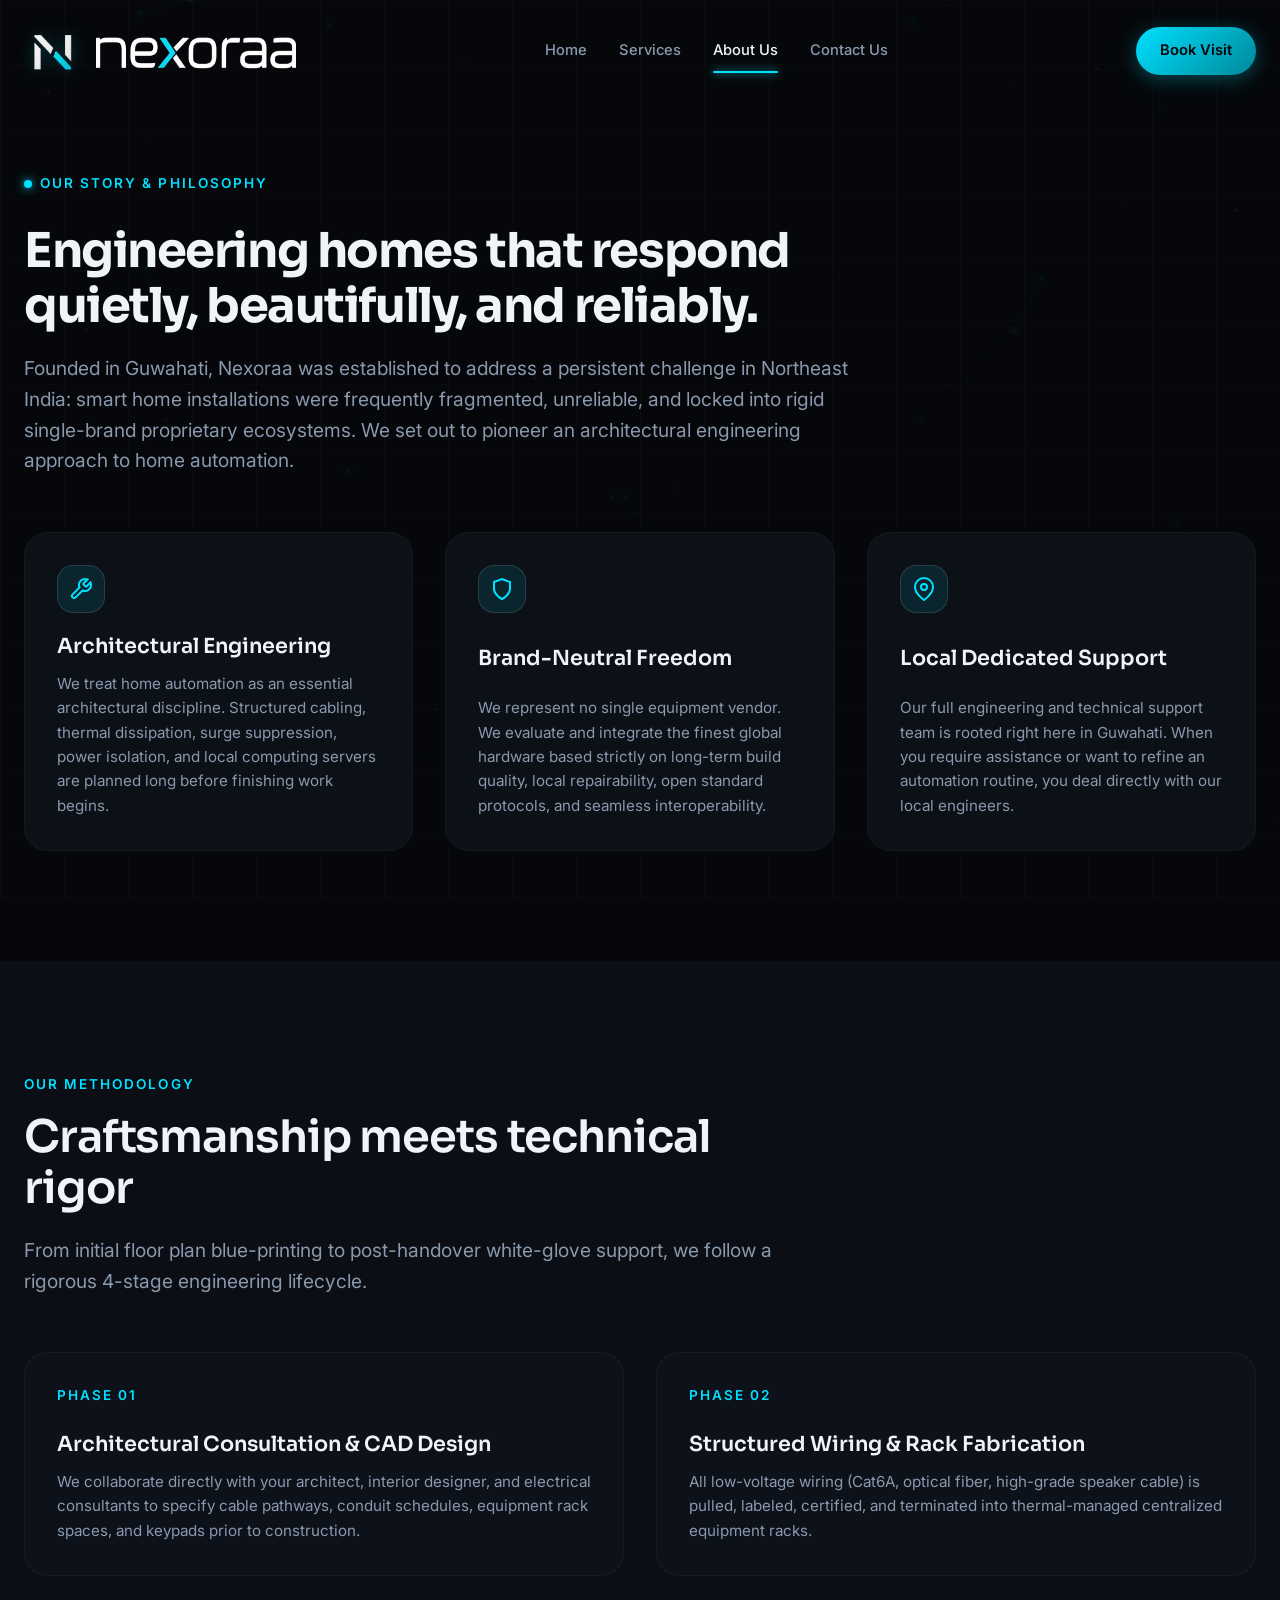
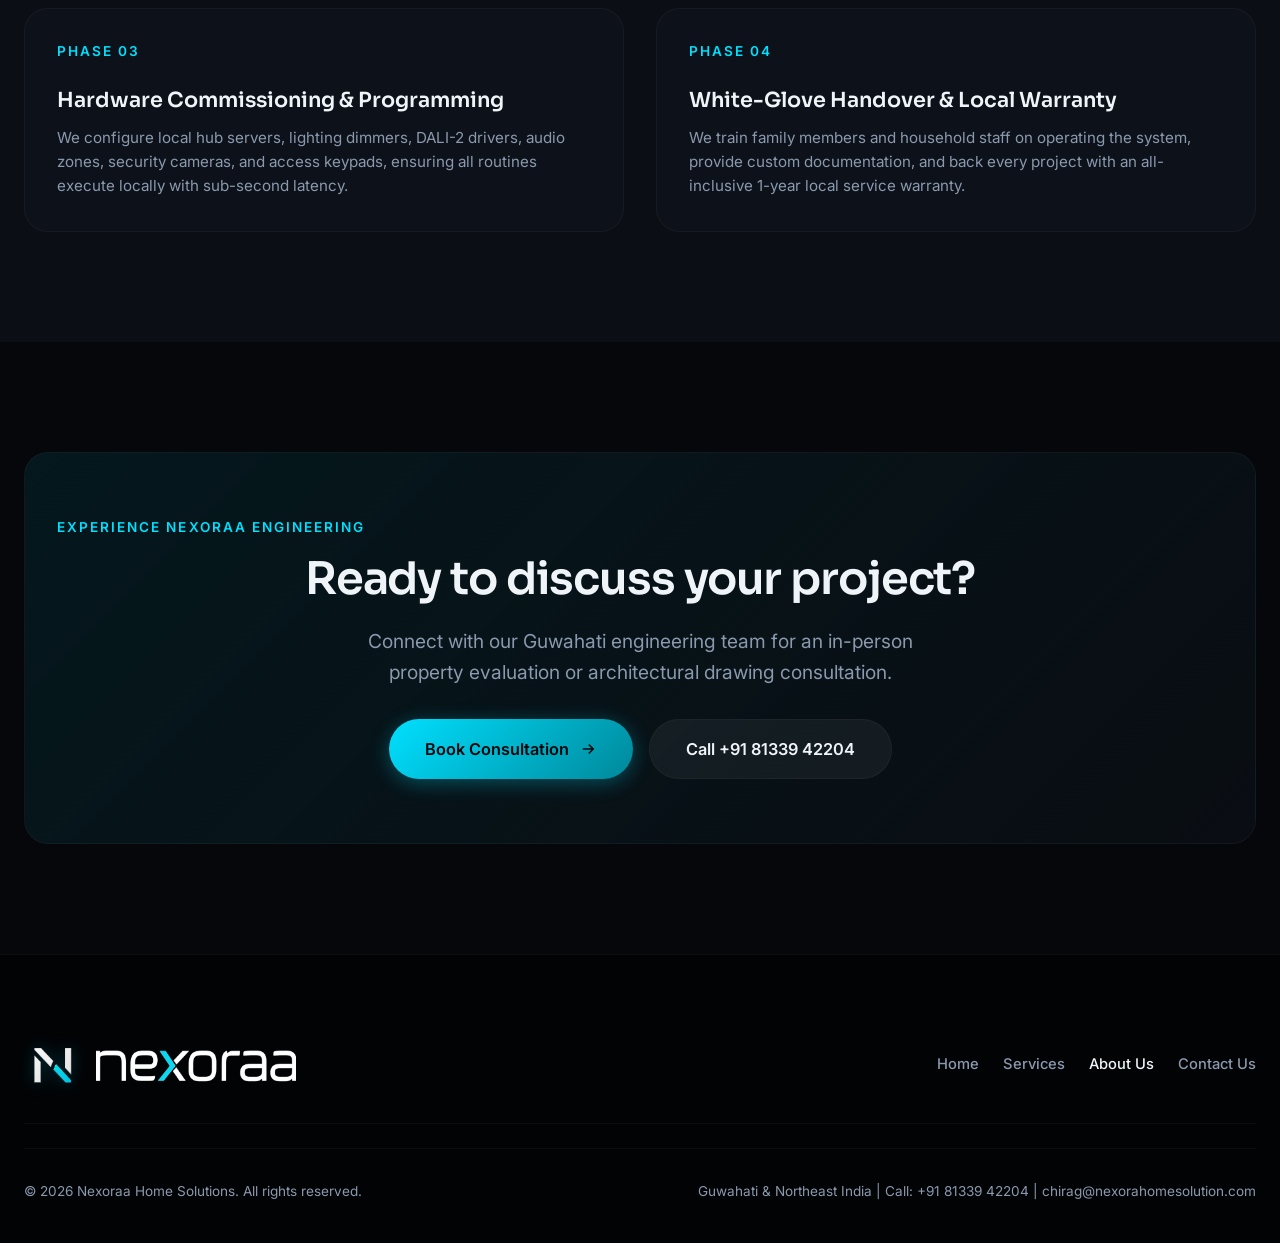
==== about.html @ 533f1570 "Initial commit: Nexoraa website project files with Vercel deployment configuration" ====
<!DOCTYPE html>
<html lang="en" data-theme="dark">
<head>
  <meta charset="UTF-8" />
  <meta name="viewport" content="width=device-width, initial-scale=1, viewport-fit=cover" />
  <title>About Us — Nexoraa Luxury Smart Home Engineering</title>
  <meta name="description" content="Learn about Nexoraa, Guwahati's premier brand-neutral luxury smart home engineering, architectural automation, and enterprise technology specialist." />
  <meta name="theme-color" content="#05070A" />

  <meta property="og:type" content="website" />
  <meta property="og:title" content="About Nexoraa — Quietly Intelligent Luxury Smart Homes" />
  <meta property="og:description" content="Guwahati's premier brand-neutral smart home engineering firm, serving luxury residences and commercial spaces across Northeast India." />
  <meta property="og:url" content="https://nexoraa-smart.surge.sh/about.html" />
  <meta property="og:image" content="https://nexoraa-smart.surge.sh/og.png" />
  <link rel="canonical" href="https://nexoraa-smart.surge.sh/about.html" />
  <link rel="icon" href="assets/logo-mark.svg" type="image/svg+xml" />

  <link rel="preconnect" href="https://fonts.googleapis.com">
  <link rel="preconnect" href="https://fonts.gstatic.com" crossorigin>
  <link href="https://fonts.googleapis.com/css2?family=Sora:wght@400;500;600;700&family=Inter:wght@400;500;600&display=swap" rel="stylesheet">
  <link rel="stylesheet" href="css/style.css" />
</head>
<body>

<div class="site-background"><canvas id="ambient-canvas"></canvas></div>

<!-- ================= NAVIGATION ================= -->
<header id="hdr">
  <div class="wrap nav">
    <a href="index.html" class="logo" aria-label="Nexoraa Home">
      <img src="assets/logo-mark.png" alt="Nexoraa Icon" class="logo-img" />
      <img src="assets/logo-wordmark.png" alt="Nexoraa Logo" class="logo-wordmark" />
    </a>

    <ul class="nav-links" id="nav-links">
      <li class="nav-item"><a href="index.html" class="nav-link">Home</a></li>
      <li class="nav-item"><a href="services.html" class="nav-link">Services</a></li>
      <li class="nav-item"><a href="about.html" class="nav-link active">About Us</a></li>
      <li class="nav-item"><a href="contact.html" class="nav-link">Contact Us</a></li>
    </ul>

    <div class="nav-right">
      <a href="contact.html" class="btn btn-p">Book Visit</a>
      <button class="mobile-toggle" id="mobile-toggle" aria-label="Toggle mobile navigation"><svg width="24" height="24" viewBox="0 0 24 24" fill="none" stroke="currentColor" stroke-width="2"><path d="M4 6h16M4 12h16M4 18h16"/></svg></button>
    </div>
  </div>
</header>

<!-- ================= ABOUT HERO ================= -->
<section class="sec" style="padding-top:170px;">
  <div class="wrap">
    <div class="sec-head reveal-up" style="max-width: 840px;">
      <span class="eyebrow"><span class="dot"></span> Our Story &amp; Philosophy</span>
      <h1 style="font-size: 3rem; font-weight: 700; line-height: 1.15; margin-top: 12px; margin-bottom: 20px;">
        Engineering homes that respond quietly, beautifully, and reliably.
      </h1>
      <p class="lead">
        Founded in Guwahati, Nexoraa was established to address a persistent challenge in Northeast India: smart home installations were frequently fragmented, unreliable, and locked into rigid single-brand proprietary ecosystems. We set out to pioneer an architectural engineering approach to home automation.
      </p>
    </div>

    <!-- Core Pillars Grid -->
    <div class="grid-3" style="margin-top:40px;">
      <div class="card reveal-up" style="padding: 32px;">
        <div class="icon" style="width: 48px; height: 48px; margin-bottom: 20px; background: rgba(0,224,255,0.1); border: 1px solid var(--border-bright); border-radius: var(--radius-md); display: flex; align-items: center; justify-content: center; color: var(--cyan);">
          <svg width="24" height="24" viewBox="0 0 24 24" fill="none" stroke="currentColor" stroke-width="2"><path d="M14.7 6.3a1 1 0 000 1.4l1.6 1.6a1 1 0 001.4 0l3.77-3.77a6 6 0 01-7.94 7.94l-6.91 6.91a2.12 2.12 0 01-3-3l6.91-6.91a6 6 0 017.94-7.94l-3.76 3.76z"/></svg>
        </div>
        <h3 style="font-size: 1.3rem; margin-bottom: 12px;">Architectural Engineering</h3>
        <p class="lead" style="font-size:0.95rem; margin-bottom: 0;">
          We treat home automation as an essential architectural discipline. Structured cabling, thermal dissipation, surge suppression, power isolation, and local computing servers are planned long before finishing work begins.
        </p>
      </div>

      <div class="card reveal-up" style="padding: 32px;">
        <div class="icon" style="width: 48px; height: 48px; margin-bottom: 20px; background: rgba(0,224,255,0.1); border: 1px solid var(--border-bright); border-radius: var(--radius-md); display: flex; align-items: center; justify-content: center; color: var(--cyan);">
          <svg width="24" height="24" viewBox="0 0 24 24" fill="none" stroke="currentColor" stroke-width="2"><path d="M12 22s8-4 8-10V5l-8-3-8 3v7c0 6 8 10 8 10z"/></svg>
        </div>
        <h3 style="font-size: 1.3rem; margin-bottom: 12px;">Brand-Neutral Freedom</h3>
        <p class="lead" style="font-size:0.95rem; margin-bottom: 0;">
          We represent no single equipment vendor. We evaluate and integrate the finest global hardware based strictly on long-term build quality, local repairability, open standard protocols, and seamless interoperability.
        </p>
      </div>

      <div class="card reveal-up" style="padding: 32px;">
        <div class="icon" style="width: 48px; height: 48px; margin-bottom: 20px; background: rgba(0,224,255,0.1); border: 1px solid var(--border-bright); border-radius: var(--radius-md); display: flex; align-items: center; justify-content: center; color: var(--cyan);">
          <svg width="24" height="24" viewBox="0 0 24 24" fill="none" stroke="currentColor" stroke-width="2"><path d="M21 10c0 7-9 13-9 13s-9-6-9-13a9 9 0 0118 0z"/><circle cx="12" cy="10" r="3"/></svg>
        </div>
        <h3 style="font-size: 1.3rem; margin-bottom: 12px;">Local Dedicated Support</h3>
        <p class="lead" style="font-size:0.95rem; margin-bottom: 0;">
          Our full engineering and technical support team is rooted right here in Guwahati. When you require assistance or want to refine an automation routine, you deal directly with our local engineers.
        </p>
      </div>
    </div>
  </div>
</section>

<!-- ================= DETAILED EXPERTISE & APPROACH ================= -->
<section class="sec" style="background: var(--bg-surface);">
  <div class="wrap">
    <div class="sec-head reveal-up">
      <span class="eyebrow">Our Methodology</span>
      <h2>Craftsmanship meets technical rigor</h2>
      <p class="lead">From initial floor plan blue-printing to post-handover white-glove support, we follow a rigorous 4-stage engineering lifecycle.</p>
    </div>

    <div class="grid-2" style="gap: 32px;">
      <div class="card reveal-up" style="padding: 32px;">
        <span class="eyebrow" style="color: var(--cyan);">Phase 01</span>
        <h3 style="font-size: 1.3rem; margin-top: 8px; margin-bottom: 12px;">Architectural Consultation &amp; CAD Design</h3>
        <p style="color: var(--text-muted); font-size: 0.95rem; line-height: 1.6;">
          We collaborate directly with your architect, interior designer, and electrical consultants to specify cable pathways, conduit schedules, equipment rack spaces, and keypads prior to construction.
        </p>
      </div>

      <div class="card reveal-up" style="padding: 32px;">
        <span class="eyebrow" style="color: var(--cyan);">Phase 02</span>
        <h3 style="font-size: 1.3rem; margin-top: 8px; margin-bottom: 12px;">Structured Wiring &amp; Rack Fabrication</h3>
        <p style="color: var(--text-muted); font-size: 0.95rem; line-height: 1.6;">
          All low-voltage wiring (Cat6A, optical fiber, high-grade speaker cable) is pulled, labeled, certified, and terminated into thermal-managed centralized equipment racks.
        </p>
      </div>

      <div class="card reveal-up" style="padding: 32px;">
        <span class="eyebrow" style="color: var(--cyan);">Phase 03</span>
        <h3 style="font-size: 1.3rem; margin-top: 8px; margin-bottom: 12px;">Hardware Commissioning &amp; Programming</h3>
        <p style="color: var(--text-muted); font-size: 0.95rem; line-height: 1.6;">
          We configure local hub servers, lighting dimmers, DALI-2 drivers, audio zones, security cameras, and access keypads, ensuring all routines execute locally with sub-second latency.
        </p>
      </div>

      <div class="card reveal-up" style="padding: 32px;">
        <span class="eyebrow" style="color: var(--cyan);">Phase 04</span>
        <h3 style="font-size: 1.3rem; margin-top: 8px; margin-bottom: 12px;">White-Glove Handover &amp; Local Warranty</h3>
        <p style="color: var(--text-muted); font-size: 0.95rem; line-height: 1.6;">
          We train family members and household staff on operating the system, provide custom documentation, and back every project with an all-inclusive 1-year local service warranty.
        </p>
      </div>
    </div>
  </div>
</section>

<!-- ================= PREMIUM POSITIONING CTA ================= -->
<section class="sec">
  <div class="wrap">
    <div class="card reveal-up" style="background: linear-gradient(135deg, rgba(0,224,255,0.08) 0%, rgba(11,14,20,0.9) 100%); text-align: center; padding: 64px 32px;">
      <span class="eyebrow">Experience Nexoraa Engineering</span>
      <h2>Ready to discuss your project?</h2>
      <p class="lead" style="max-width: 620px; margin: 0 auto 32px;">Connect with our Guwahati engineering team for an in-person property evaluation or architectural drawing consultation.</p>
      <div style="display:flex; gap:16px; justify-content:center; flex-wrap:wrap;">
        <a href="contact.html" class="btn btn-p btn-lg">Book Consultation <svg viewBox="0 0 24 24" fill="none" stroke="currentColor" stroke-width="2" width="18" height="18"><path d="M5 12h14M13 6l6 6-6 6"/></svg></a>
        <a href="tel:8133942204" class="btn btn-g btn-lg">Call +91 81339 42204</a>
      </div>
    </div>
  </div>
</section>

<!-- ================= FOOTER ================= -->
<footer>
  <div class="wrap">
    <div style="display: flex; justify-content: space-between; align-items: center; flex-wrap: wrap; gap: 20px; padding-bottom: 30px; border-bottom: 1px solid rgba(255, 255, 255, 0.04);">
      <a href="index.html" class="logo">
        <img src="assets/logo-mark.png" alt="Nexoraa Icon" class="logo-img" />
        <img src="assets/logo-wordmark.png" alt="Nexoraa Logo" class="logo-wordmark" />
      </a>
      <ul style="display: flex; gap: 24px; list-style: none; font-size: 0.95rem; font-weight: 500;">
        <li><a href="index.html" class="nav-link">Home</a></li>
        <li><a href="services.html" class="nav-link">Services</a></li>
        <li><a href="about.html" class="nav-link">About Us</a></li>
        <li><a href="contact.html" class="nav-link">Contact Us</a></li>
      </ul>
    </div>
    <div class="footer-bottom" style="margin-top: 24px; display: flex; justify-content: space-between; flex-wrap: wrap; gap: 12px; font-size: 0.85rem; color: var(--text-muted);">
      <span>© 2026 Nexoraa Home Solutions. All rights reserved.</span>
      <span>Guwahati &amp; Northeast India | Call: +91 81339 42204 | chirag@nexorahomesolution.com</span>
    </div>
  </div>
</footer>

<script src="js/main.js"></script>
<script src="js/ambient-bg.js"></script>
</body>
</html>
---- css/style.css ----
/* ============================================================
   NEXORAA — Luxury Smart Home Design System & Stylesheet
   ============================================================ */

:root {
  --cyan: #00E0FF;
  --cyan-soft: #7FF0FF;
  --cyan-glow: rgba(0, 224, 255, 0.25);
  --cyan-deep: #00889A;
  
  --bg: #05070A;
  --bg-surface: #0B0E14;
  --bg-card: rgba(15, 20, 29, 0.75);
  --bg-glass: rgba(11, 14, 20, 0.85);
  
  --border: rgba(255, 255, 255, 0.04);
  --border-bright: rgba(255, 255, 255, 0.12);
  
  --text-main: #EEF4F8;
  --text-muted: #8A99AD;
  --text-dim: #505C6C;
  
  --font-head: 'Sora', -apple-system, BlinkMacSystemFont, sans-serif;
  --font-body: 'Inter', -apple-system, BlinkMacSystemFont, sans-serif;
  
  --radius-sm: 8px;
  --radius-md: 16px;
  --radius-lg: 24px;
  --radius-full: 9999px;
  
  --transition: all 0.35s cubic-bezier(0.16, 1, 0.3, 1);
  --shadow-glow: 0 0 35px rgba(0, 224, 255, 0.15);
}

*, *::before, *::after {
  box-sizing: border-box;
  margin: 0;
  padding: 0;
}

/* Single Global Fixed Background System (ONE Layer For Entire Site) */
.site-background {
  position: fixed;
  inset: 0;
  pointer-events: none;
  z-index: 0;
  overflow: hidden;
}

/* One Global Architectural Grid (64px Spacing, 2.2% Opacity) */
.site-background::before {
  content: '';
  position: absolute;
  inset: 0;
  background-image: 
    linear-gradient(rgba(255, 255, 255, 0.022) 1px, transparent 1px),
    linear-gradient(90deg, rgba(255, 255, 255, 0.022) 1px, transparent 1px);
  background-size: 64px 64px;
  pointer-events: none;
  opacity: 0.85;
}

#ambient-canvas {
  position: absolute;
  inset: 0;
  width: 100%;
  height: 100%;
  pointer-events: none;
  opacity: 0.85;
}

html {
  scroll-behavior: smooth;
  font-size: 16px;
  background-color: var(--bg);
  color: var(--text-main);
  font-family: var(--font-body);
  -webkit-font-smoothing: antialiased;
}

body {
  overflow-x: hidden;
  line-height: 1.6;
  position: relative;
}

header,
main,
footer,
section,
.sec,
.hero,
.site-content {
  position: relative;
  z-index: 1;
}

a {
  color: inherit;
  text-decoration: none;
  transition: var(--transition);
}

button, input, select, textarea {
  font-family: inherit;
  font-size: inherit;
  color: inherit;
  background: none;
  border: none;
  outline: none;
}

img {
  max-width: 100%;
  height: auto;
  display: block;
}

.wrap {
  width: 100%;
  max-width: 1280px;
  margin: 0 auto;
  padding: 0 24px;
}

.sec {
  padding: 110px 0;
  position: relative;
}

.sec-head {
  max-width: 760px;
  margin-bottom: 56px;
}

.sec-head.center {
  text-align: center;
  margin-left: auto;
  margin-right: auto;
}

.eyebrow {
  display: inline-flex;
  align-items: center;
  gap: 8px;
  font-size: 0.85rem;
  font-weight: 600;
  letter-spacing: 0.15em;
  text-transform: uppercase;
  color: var(--cyan);
  margin-bottom: 16px;
}

.h1, h1 {
  font-family: var(--font-head);
  font-size: clamp(2.6rem, 5vw, 4.5rem);
  font-weight: 600;
  line-height: 1.08;
  letter-spacing: -0.03em;
  margin-bottom: 24px;
}

.h2, h2 {
  font-family: var(--font-head);
  font-size: clamp(2rem, 3.5vw, 3rem);
  font-weight: 600;
  line-height: 1.15;
  letter-spacing: -0.025em;
  margin-bottom: 20px;
}

.h3, h3 {
  font-family: var(--font-head);
  font-size: 1.35rem;
  font-weight: 600;
  line-height: 1.3;
  margin-bottom: 12px;
}

.lead {
  font-size: clamp(1.05rem, 1.5vw, 1.25rem);
  color: var(--text-muted);
  font-weight: 400;
  line-height: 1.6;
}

em {
  font-style: normal;
  color: var(--cyan);
  background: linear-gradient(135deg, var(--cyan) 0%, var(--cyan-soft) 100%);
  -webkit-background-clip: text;
  -webkit-text-fill-color: transparent;
}

/* Background Effects */
.bg-fx {
  position: absolute;
  inset: 0;
  overflow: hidden;
  pointer-events: none;
  z-index: -1;
}

.bg-grid {
  display: none !important;
}

.bg-orb {
  position: absolute;
  border-radius: 50%;
  filter: blur(120px);
  opacity: 0.35;
  pointer-events: none;
}

.bg-orb.a {
  width: 600px;
  height: 600px;
  top: -200px;
  right: -100px;
  background: radial-gradient(circle, var(--cyan-glow), transparent 70%);
}

.bg-orb.b {
  width: 500px;
  height: 500px;
  bottom: 0;
  left: -150px;
  background: radial-gradient(circle, rgba(0, 167, 190, 0.2), transparent 70%);
}

/* ================= NAVIGATION ================= */
#hdr {
  position: fixed;
  top: 0;
  left: 0;
  right: 0;
  z-index: 1000;
  padding: 22px 0;
  transition: var(--transition);
  background: transparent !important;
}

#hdr.stuck {
  padding: 14px 0;
  background: var(--bg-glass) !important;
  backdrop-filter: blur(16px);
  -webkit-backdrop-filter: blur(16px);
  border-bottom: 1px solid var(--border);
}

.nav {
  display: flex;
  align-items: center;
  justify-content: space-between;
}

.logo {
  display: flex;
  align-items: center;
  gap: 14px;
  text-decoration: none;
  background: transparent !important;
  background-color: transparent !important;
  border: none !important;
  box-shadow: none !important;
  outline: none !important;
}

.logo-img {
  height: 58px;
  width: auto;
  object-fit: contain;
  display: block;
  background: transparent !important;
  background-color: transparent !important;
  border: none !important;
  box-shadow: none !important;
  filter: drop-shadow(0 0 8px rgba(0, 224, 255, 0.25));
}

.logo-wordmark {
  height: 38px;
  width: auto;
  object-fit: contain;
  display: block;
  background: transparent !important;
  background-color: transparent !important;
  border: none !important;
  box-shadow: none !important;
}

.nav-links {
  display: flex;
  align-items: center;
  gap: 32px;
  list-style: none;
}

.nav-item {
  position: relative;
}

.nav-link {
  font-size: 0.92rem;
  font-weight: 500;
  color: var(--text-muted);
  padding: 8px 0;
  display: inline-flex;
  align-items: center;
  gap: 6px;
  position: relative;
}

.nav-link:hover, .nav-link.active {
  color: var(--text-main);
}

#hdr .nav-links > .nav-item > .nav-link.active::after {
  content: '';
  position: absolute;
  bottom: -2px;
  left: 0;
  right: 0;
  height: 2px;
  background: var(--cyan);
  border-radius: var(--radius-full);
  box-shadow: 0 0 8px var(--cyan);
}

.dropdown {
  position: absolute;
  top: 100%;
  left: 50%;
  transform: translateX(-50%) translateY(10px);
  background: var(--bg-surface);
  border: 1px solid var(--border);
  border-radius: var(--radius-md);
  padding: 12px;
  min-width: 260px;
  opacity: 0;
  visibility: hidden;
  transition: var(--transition);
  box-shadow: 0 20px 40px rgba(0,0,0,0.5);
  display: grid;
  gap: 4px;
}

.nav-item:hover .dropdown {
  opacity: 1;
  visibility: visible;
  transform: translateX(-50%) translateY(0);
}

.dropdown-item {
  padding: 10px 14px;
  border-radius: var(--radius-sm);
  font-size: 0.88rem;
  color: var(--text-muted);
  display: flex;
  align-items: center;
  gap: 10px;
}

.dropdown-item:hover {
  background: rgba(0, 224, 255, 0.08);
  color: var(--cyan);
}

.nav-right {
  display: flex;
  align-items: center;
  gap: 16px;
}

/* Buttons */
.btn {
  display: inline-flex;
  align-items: center;
  justify-content: center;
  gap: 10px;
  padding: 12px 24px;
  border-radius: var(--radius-full);
  font-size: 0.92rem;
  font-weight: 600;
  cursor: pointer;
  transition: var(--transition);
  white-space: nowrap;
}

.btn-p {
  background: linear-gradient(135deg, var(--cyan) 0%, var(--cyan-deep) 100%);
  color: #05070A;
  box-shadow: 0 4px 20px rgba(0, 224, 255, 0.3);
}

.btn-p:hover {
  transform: translateY(-2px);
  box-shadow: 0 8px 30px rgba(0, 224, 255, 0.5);
  color: #000;
}

.btn-g {
  background: rgba(255, 255, 255, 0.05);
  border: 1px solid var(--border);
  color: var(--text-main);
}

.btn-g:hover {
  background: rgba(255, 255, 255, 0.1);
  border-color: var(--border-bright);
  transform: translateY(-2px);
}

.btn-lg {
  padding: 16px 36px;
  font-size: 1.02rem;
}

.btn svg {
  width: 18px;
  height: 18px;
  transition: transform 0.3s ease;
}

.btn:hover svg {
  transform: translateX(4px);
}

.dimmer {
  width: 42px;
  height: 42px;
  border-radius: 50%;
  background: rgba(255, 255, 255, 0.05);
  border: 1px solid var(--border);
  display: grid;
  place-items: center;
  cursor: pointer;
  color: var(--text-muted);
  transition: var(--transition);
}

.dimmer:hover {
  color: var(--cyan);
  border-color: var(--cyan);
}

.mobile-toggle {
  display: none;
  width: 42px;
  height: 42px;
  border-radius: var(--radius-sm);
  background: rgba(255, 255, 255, 0.05);
  border: 1px solid var(--border);
  color: var(--text-main);
  place-items: center;
  cursor: pointer;
}

/* ================= HERO SECTION & FULL-SCREEN LUXURY INTERIOR STAGE ================= */
.hero {
  padding-top: 170px;
  padding-bottom: 110px;
  min-height: 100vh;
  display: flex;
  align-items: center;
  position: relative;
  overflow: hidden;
}

/* Full-Screen Luxury Room Background System behind both text and UI card */
.hero-room-wrapper {
  position: absolute;
  inset: 0;
  width: 100%;
  height: 100%;
  z-index: 1;
  overflow: hidden;
}

.hero-bg-base {
  position: absolute;
  inset: 0;
  width: 100%;
  height: 100%;
  z-index: 1;
  background: #05070A;
}

.hero-room-svg {
  width: 100%;
  height: 100%;
  object-fit: cover;
}

.hero-bg-img {
  width: 100%;
  height: 100%;
  object-fit: cover;
  object-position: center;
  display: block;
  filter: brightness(0.96) contrast(1.04);
  transform: scale(1.02);
  transition: transform 0.8s cubic-bezier(0.16, 1, 0.3, 1);
}

/* Left-Side Dark Gradient Overlay (75% black on left, soft transition, clear on right) */
.hero-bg-gradient {
  position: absolute;
  inset: 0;
  background: linear-gradient(90deg, 
    rgba(5, 7, 10, 0.82) 0%, 
    rgba(5, 7, 10, 0.70) 35%, 
    rgba(5, 7, 10, 0.25) 65%, 
    rgba(5, 7, 10, 0.05) 100%);
  z-index: 2;
  pointer-events: none;
}

/* Soft Cinematic Vignette */
.hero-vignette {
  position: absolute;
  inset: 0;
  background: radial-gradient(ellipse at center, transparent 55%, rgba(3, 5, 8, 0.65) 100%);
  z-index: 3;
  pointer-events: none;
}

/* Hero Content Grid & Stage */
.hero-grid {
  display: grid;
  grid-template-columns: 1fr 1.15fr;
  gap: 50px;
  align-items: center;
  position: relative;
  z-index: 10;
}

.hero-content {
  position: relative;
  z-index: 10;
}

.pill {
  display: inline-flex;
  align-items: center;
  gap: 8px;
  padding: 6px 16px;
  border-radius: var(--radius-full);
  background: rgba(0, 224, 255, 0.08);
  border: 1px solid rgba(0, 224, 255, 0.25);
  font-size: 0.85rem;
  color: var(--text-main);
  margin-bottom: 24px;
}

.dot {
  width: 8px;
  height: 8px;
  border-radius: 50%;
  background: var(--cyan);
  box-shadow: 0 0 10px var(--cyan);
  animation: pulse 2s infinite;
}

@keyframes pulse {
  0% { transform: scale(0.95); opacity: 0.8; }
  50% { transform: scale(1.2); opacity: 1; }
  100% { transform: scale(0.95); opacity: 0.8; }
}

.hero-cta {
  display: flex;
  gap: 16px;
  flex-wrap: wrap;
  margin-top: 36px;
}

/* SMART HOME CONTROL CARD - CLEAN SINGLE CONTAINER (NO ARTIFACTS / DUPLICATE PANELS) */
.hero-stage {
  position: relative;
  z-index: 10;
  width: 100%;
}

.smart-dashboard {
  background: rgba(11, 14, 22, 0.88);
  backdrop-filter: blur(24px);
  -webkit-backdrop-filter: blur(24px);
  border: 1px solid var(--border-bright);
  border-radius: var(--radius-lg);
  padding: 24px;
  box-shadow: 0 25px 60px rgba(0, 0, 0, 0.7), 0 0 40px rgba(0, 224, 255, 0.15);
  transition: transform 0.4s ease, box-shadow 0.4s ease;
  overflow: hidden;
  position: relative;
}

.smart-dashboard::before, .smart-dashboard::after {
  content: none !important;
  display: none !important;
}

.dash-hdr {
  display: flex;
  align-items: center;
  justify-content: space-between;
  padding-bottom: 14px;
  border-bottom: 1px solid var(--border);
}

.dash-room-selector {
  display: flex;
  align-items: center;
  gap: 8px;
  background: rgba(255, 255, 255, 0.05);
  padding: 6px 14px;
  border-radius: var(--radius-full);
  border: 1px solid var(--border);
}

.room-select, .room-label {
  font-family: var(--font-head);
  font-size: 0.9rem;
  font-weight: 600;
  color: var(--text-main);
  letter-spacing: 0.2px;
}

.room-select option {
  background: #0B0E14;
  color: #FFF;
}

.dash-badges {
  display: flex;
  align-items: center;
  gap: 8px;
}

.dash-pill {
  display: inline-flex;
  align-items: center;
  gap: 6px;
  font-size: 0.75rem;
  font-weight: 500;
  padding: 4px 10px;
  border-radius: var(--radius-full);
  background: rgba(0, 224, 255, 0.1);
  color: var(--cyan);
  border: 1px solid rgba(0, 224, 255, 0.2);
}

.pulse-dot {
  width: 6px;
  height: 6px;
  border-radius: 50%;
  background: var(--cyan);
  box-shadow: 0 0 8px var(--cyan);
}

.dash-scenes {
  display: flex;
  gap: 8px;
  margin: 14px 0;
}

.scene-btn {
  flex: 1;
  text-align: center;
  padding: 8px 10px;
  border-radius: var(--radius-full);
  font-size: 0.78rem;
  font-weight: 500;
  background: rgba(255, 255, 255, 0.04);
  border: 1px solid var(--border);
  color: var(--text-muted);
  cursor: pointer;
  transition: var(--transition);
  white-space: nowrap;
}

.scene-btn.active, .scene-btn:hover {
  background: var(--cyan);
  color: #05070A;
  border-color: var(--cyan);
  box-shadow: 0 0 15px var(--cyan);
  font-weight: 600;
}

.dash-grid {
  display: grid;
  grid-template-columns: 1fr 1fr;
  gap: 12px;
}

.dash-item {
  background: rgba(255, 255, 255, 0.03);
  border: 1px solid var(--border);
  border-radius: var(--radius-sm);
  padding: 12px;
  transition: var(--transition);
}

.dash-item.full-width {
  grid-column: span 2;
}

.dash-item-head {
  display: flex;
  align-items: center;
  gap: 10px;
}

.dash-icon {
  width: 32px;
  height: 32px;
  border-radius: 6px;
  background: rgba(0, 224, 255, 0.12);
  color: var(--cyan);
  display: grid;
  place-items: center;
  flex-shrink: 0;
}

.dash-item-title {
  font-size: 0.82rem;
  font-weight: 600;
  color: var(--text-main);
}

.dash-item-sub {
  font-size: 0.72rem;
  color: var(--text-muted);
}

.dash-item-val {
  font-family: var(--font-head);
  font-size: 0.88rem;
  font-weight: 700;
  color: var(--cyan);
  margin-left: auto;
}

.dash-slider {
  width: 100%;
  margin-top: 8px;
  accent-color: var(--cyan);
  cursor: pointer;
}

.temp-preset-row {
  display: flex;
  gap: 4px;
  margin-top: 8px;
}

.k-btn {
  flex: 1;
  padding: 4px 0;
  border-radius: 4px;
  font-size: 0.7rem;
  font-weight: 600;
  background: rgba(255, 255, 255, 0.04);
  border: 1px solid var(--border);
  color: var(--text-muted);
  cursor: pointer;
  text-align: center;
  transition: var(--transition);
}

.k-btn.active, .k-btn:hover {
  background: var(--cyan);
  color: #000;
  border-color: var(--cyan);
}

.dash-temp-ctrl {
  display: flex;
  align-items: center;
  gap: 6px;
  margin-left: auto;
}

.temp-btn {
  width: 24px;
  height: 24px;
  border-radius: 50%;
  background: rgba(255, 255, 255, 0.08);
  border: 1px solid var(--border);
  color: var(--text-main);
  display: grid;
  place-items: center;
  cursor: pointer;
  font-weight: 700;
  transition: var(--transition);
}

.temp-btn:hover {
  background: var(--cyan);
  color: #000;
}

.dash-lock-btn {
  margin-left: auto;
  padding: 4px 10px;
  border-radius: var(--radius-full);
  font-size: 0.75rem;
  font-weight: 600;
  cursor: pointer;
  transition: var(--transition);
}

.dash-lock-btn.locked {
  background: rgba(0, 224, 255, 0.15);
  color: var(--cyan);
  border: 1px solid rgba(0, 224, 255, 0.3);
}

.dash-lock-btn.unlocked {
  background: rgba(255, 95, 109, 0.15);
  color: #ff5f6d;
  border: 1px solid rgba(255, 95, 109, 0.3);
}

.dash-sec-btn {
  margin-left: auto;
  padding: 4px 10px;
  border-radius: var(--radius-full);
  font-size: 0.75rem;
  font-weight: 600;
  cursor: pointer;
  transition: var(--transition);
}

.dash-sec-btn.active {
  background: rgba(0, 224, 255, 0.15);
  color: var(--cyan);
  border: 1px solid rgba(0, 224, 255, 0.3);
}

.dash-sec-btn.standby {
  background: rgba(255, 255, 255, 0.05);
  color: var(--text-muted);
  border: 1px solid var(--border);
}

.dash-play-btn {
  width: 32px;
  height: 32px;
  border-radius: 50%;
  background: var(--cyan);
  color: #05070A;
  display: grid;
  place-items: center;
  cursor: pointer;
  margin-left: auto;
  transition: var(--transition);
}

.dash-play-btn:hover {
  transform: scale(1.1);
  box-shadow: 0 0 15px var(--cyan);
}

/* ================= CATEGORIZED TRUSTED PARTNERS / TECHNOLOGY ECOSYSTEM ================= */
.partners-sec {
  padding: 175px 0; /* Increased section top and bottom padding by 90px for luxury breathing room */
  position: relative;
  background: rgba(8, 11, 16, 0.5);
  overflow: hidden;
}

.partners-sec .wrap {
  max-width: 1340px; /* Kept exact container width */
}

/* Subtle Smart-Home Ambient Radial Glow */
.partners-sec::before {
  content: '';
  position: absolute;
  inset: 0;
  background-image: 
    radial-gradient(circle at 15% 25%, rgba(0, 224, 255, 0.04) 0%, transparent 45%),
    radial-gradient(circle at 85% 75%, rgba(0, 224, 255, 0.04) 0%, transparent 45%);
  background-size: 100% 100%;
  opacity: 0.65;
  pointer-events: none;
}

.ecosystem-editorial-grid {
  display: grid;
  grid-template-columns: repeat(2, 1fr);
  gap: 32px; /* Increased inter-category card gap to 32px */
}

.ecosystem-cat-card {
  background: rgba(11, 14, 20, 0.65);
  border: 1px solid rgba(255, 255, 255, 0.04);
  border-radius: var(--radius-lg);
  padding: 32px 36px; /* Increased internal padding for taller, roomier category containers */
  backdrop-filter: blur(14px);
  -webkit-backdrop-filter: blur(14px);
  display: flex;
  flex-direction: column;
  justify-content: space-between;
  transition: opacity 0.45s ease, transform 0.45s cubic-bezier(0.16, 1, 0.3, 1), border-color 0.3s ease;
}

.ecosystem-cat-card:hover {
  border-color: rgba(255, 255, 255, 0.08);
}

.ecosystem-cat-hdr {
  display: flex;
  align-items: center;
  gap: 10px;
  margin-bottom: 24px;
  padding-bottom: 14px;
  border-bottom: 1px solid rgba(255, 255, 255, 0.06);
}

.ecosystem-cat-icon {
  width: 24px;
  height: 24px;
  border-radius: 5px;
  background: rgba(0, 224, 255, 0.06);
  border: 1px solid rgba(0, 224, 255, 0.15);
  color: var(--cyan);
  display: flex;
  align-items: center;
  justify-content: center;
  flex-shrink: 0;
}

.ecosystem-cat-title {
  font-family: var(--font-head);
  font-size: 0.80rem;
  font-weight: 600;
  letter-spacing: 0.07em;
  text-transform: uppercase;
  color: rgba(255, 255, 255, 0.75);
  margin: 0;
}

.ecosystem-brand-grid {
  display: grid;
  gap: 18px; /* Increased spacing around partner logo cards */
  align-items: center;
}

.ecosystem-brand-grid.cols-2 {
  grid-template-columns: repeat(2, 1fr);
}

.ecosystem-brand-grid.cols-3 {
  grid-template-columns: repeat(3, 1fr);
}

.ecosystem-brand-grid.cols-4 {
  grid-template-columns: repeat(4, 1fr);
}

.partner-logo-card {
  height: 74px; /* Equal logo card height around 70-75px */
  padding: 12px 16px;
  border-radius: var(--radius-md);
  background: rgba(255, 255, 255, 0.02);
  border: 1px solid rgba(255, 255, 255, 0.04);
  display: flex;
  align-items: center;
  justify-content: center;
  position: relative;
  overflow: hidden;
  text-decoration: none;
  cursor: pointer;
  transition: all 0.28s cubic-bezier(0.16, 1, 0.3, 1);
  backdrop-filter: blur(8px);
  -webkit-backdrop-filter: blur(8px);
}

.partner-logo-card::after {
  content: "";
  position: absolute;
  top: 7px;
  right: 7px;
  width: 12px;
  height: 12px;
  background-image: url("data:image/svg+xml,%3Csvg xmlns='http://www.w3.org/2000/svg' viewBox='0 0 24 24' fill='none' stroke='%2300E0FF' stroke-width='2.5' stroke-linecap='round' stroke-linejoin='round'%3E%3Cpath d='M18 13v6a2 2 0 0 1-2 2H5a2 2 0 0 1-2-2V8a2 2 0 0 1 2-2h6'%3E%3C/path%3E%3Cpolyline points='15 3 21 3 21 9'%3E%3C/polyline%3E%3Cline x1='10' y1='14' x2='21' y2='3'%3E%3C/line%3E%3C/svg%3E");
  background-size: contain;
  background-repeat: no-repeat;
  opacity: 0;
  transform: scale(0.7) translateY(-2px);
  transition: all 0.28s cubic-bezier(0.16, 1, 0.3, 1);
}

.partner-logo-card:hover {
  background: rgba(255, 255, 255, 0.048);
  border-color: rgba(0, 224, 255, 0.35); /* Soft Nexoraa cyan border glow */
  transform: translateY(-4px) scale(1.025); /* Slight lift around 4px */
  box-shadow: 0 10px 28px rgba(0, 0, 0, 0.5), 0 0 18px rgba(0, 224, 255, 0.16);
}

.partner-logo-card:hover::after {
  opacity: 1;
  transform: scale(1) translateY(0);
}

.partner-logo-img {
  display: block;
  width: auto;
  height: auto;
  max-width: 88%;
  max-height: 52px; /* Increased logo size by ~10-15% while maintaining aspect ratio */
  object-fit: contain;
  opacity: 0.92;
  transition: opacity 0.28s ease, filter 0.28s ease, transform 0.28s ease;
}

.partner-logo-card:hover .partner-logo-img {
  opacity: 1;
  filter: drop-shadow(0 0 8px rgba(0, 224, 255, 0.35)) brightness(1.08); /* Slight brightness increase */
}

.catalogue-badge {
  position: absolute;
  bottom: 5px;
  font-size: 0.60rem;
  font-weight: 600;
  letter-spacing: 0.04em;
  color: var(--cyan);
  background: rgba(0, 224, 255, 0.12);
  border: 1px solid rgba(0, 224, 255, 0.3);
  padding: 2px 8px;
  border-radius: var(--radius-full);
  display: flex;
  align-items: center;
  gap: 4px;
  opacity: 0;
  transform: translateY(6px);
  transition: all 0.28s cubic-bezier(0.16, 1, 0.3, 1);
  pointer-events: none;
}

.partner-logo-card:hover .catalogue-badge {
  opacity: 1;
  transform: translateY(0);
}

/* Cards & Services Grid */
.grid-3 {
  display: grid;
  grid-template-columns: repeat(auto-fit, minmax(340px, 1fr));
  gap: 32px;
}

.grid-2 {
  display: grid;
  grid-template-columns: repeat(auto-fit, minmax(450px, 1fr));
  gap: 40px;
}

.card {
  position: relative;
  background: var(--bg-card);
  border: 1px solid var(--border);
  border-radius: var(--radius-lg);
  padding: 40px;
  overflow: hidden;
  transition: var(--transition);
  display: flex;
  flex-direction: column;
  justify-content: space-between;
}

.card:hover {
  border-color: var(--border-bright);
  transform: translateY(-6px);
  box-shadow: 0 20px 40px rgba(0,0,0,0.5), 0 0 30px rgba(0, 224, 255, 0.1);
}

.card-icon {
  width: 56px;
  height: 56px;
  border-radius: var(--radius-md);
  background: rgba(0, 224, 255, 0.1);
  border: 1px solid rgba(0, 224, 255, 0.2);
  color: var(--cyan);
  display: grid;
  place-items: center;
  margin-bottom: 24px;
}

.card-icon svg {
  width: 28px;
  height: 28px;
}

.card-link {
  display: inline-flex;
  align-items: center;
  gap: 8px;
  font-weight: 600;
  font-size: 0.9rem;
  color: var(--cyan);
  margin-top: 24px;
}

.card-link svg {
  width: 16px;
  height: 16px;
  transition: transform 0.3s ease;
}

.card-link:hover svg {
  transform: translateX(4px);
}

/* Projects Showcase */
.project-card {
  position: relative;
  border-radius: var(--radius-lg);
  overflow: hidden;
  height: 420px;
  border: 1px solid var(--border);
}

.project-img {
  width: 100%;
  height: 100%;
  object-fit: cover;
  transition: transform 0.6s cubic-bezier(0.16, 1, 0.3, 1);
}

.project-card:hover .project-img {
  transform: scale(1.06);
}

.project-overlay {
  position: absolute;
  inset: 0;
  background: linear-gradient(180deg, transparent 40%, rgba(5, 7, 10, 0.95) 100%);
  padding: 32px;
  display: flex;
  flex-direction: column;
  justify-content: flex-end;
}

.project-tag {
  font-size: 0.78rem;
  font-weight: 600;
  letter-spacing: 0.1em;
  text-transform: uppercase;
  color: var(--cyan);
  margin-bottom: 8px;
}

/* Filters */
.filters {
  display: flex;
  gap: 12px;
  flex-wrap: wrap;
  justify-content: center;
  margin-bottom: 48px;
}

.filter-btn {
  padding: 10px 22px;
  border-radius: var(--radius-full);
  background: rgba(255, 255, 255, 0.04);
  border: 1px solid var(--border);
  font-size: 0.88rem;
  font-weight: 500;
  color: var(--text-muted);
  cursor: pointer;
  transition: var(--transition);
}

.filter-btn.active, .filter-btn:hover {
  background: var(--cyan);
  color: #05070A;
  border-color: var(--cyan);
  box-shadow: 0 0 15px var(--cyan);
}

/* FAQ Accordion */
.faq-list {
  max-width: 840px;
  margin: 0 auto;
  display: grid;
  gap: 16px;
}

.faq-item {
  background: var(--bg-card);
  border: 1px solid var(--border);
  border-radius: var(--radius-md);
  overflow: hidden;
  transition: var(--transition);
}

.faq-head {
  padding: 24px 28px;
  display: flex;
  align-items: center;
  justify-content: space-between;
  cursor: pointer;
  font-family: var(--font-head);
  font-size: 1.1rem;
  font-weight: 600;
}

.faq-toggle {
  width: 28px;
  height: 28px;
  border-radius: 50%;
  background: rgba(255, 255, 255, 0.05);
  display: grid;
  place-items: center;
  transition: transform 0.3s ease;
}

.faq-item.active .faq-toggle {
  transform: rotate(180deg);
  background: var(--cyan);
  color: #05070A;
}

.faq-body {
  max-height: 0;
  overflow: hidden;
  padding: 0 28px;
  color: var(--text-muted);
  transition: max-height 0.4s cubic-bezier(0.16, 1, 0.3, 1), padding 0.4s ease;
}

.faq-item.active .faq-body {
  max-height: 300px;
  padding-bottom: 24px;
}

/* Contact Grid */
.contact-grid {
  display: grid;
  grid-template-columns: 1fr 1.2fr;
  gap: 60px;
}

.contact-card {
  padding: 32px;
  background: var(--bg-card);
  border: 1px solid var(--border);
  border-radius: var(--radius-md);
  display: flex;
  align-items: center;
  gap: 20px;
  margin-bottom: 20px;
}

.contact-card .icon {
  width: 48px;
  height: 48px;
  border-radius: 50%;
  background: rgba(0, 224, 255, 0.1);
  color: var(--cyan);
  display: grid;
  place-items: center;
  flex-shrink: 0;
}

.form-group {
  margin-bottom: 24px;
}

.form-label {
  display: block;
  font-size: 0.88rem;
  font-weight: 500;
  margin-bottom: 8px;
  color: var(--text-muted);
}

.form-input {
  width: 100%;
  padding: 14px 18px;
  background: rgba(255, 255, 255, 0.03);
  border: 1px solid var(--border);
  border-radius: var(--radius-md);
  color: var(--text-main);
  transition: var(--transition);
}

.form-input:focus {
  border-color: var(--cyan);
  box-shadow: 0 0 15px rgba(0, 224, 255, 0.2);
}

textarea.form-input {
  min-height: 140px;
  resize: vertical;
}

/* Footer */
footer {
  background: #020305;
  border-top: 1px solid var(--border);
  padding: 80px 0 40px;
}

.footer-grid {
  display: grid;
  grid-template-columns: 2fr 1fr 1fr 1.2fr;
  gap: 48px;
  margin-bottom: 64px;
}

.footer-brand p {
  color: var(--text-muted);
  margin-top: 16px;
  max-width: 320px;
}

.footer-title {
  font-family: var(--font-head);
  font-size: 1rem;
  font-weight: 600;
  margin-bottom: 20px;
}

.footer-links {
  list-style: none;
  display: grid;
  gap: 12px;
}

.footer-links a {
  color: var(--text-muted);
  font-size: 0.9rem;
}

.footer-links a:hover {
  color: var(--cyan);
}

.footer-bottom {
  padding-top: 32px;
  border-top: 1px solid var(--border);
  display: flex;
  align-items: center;
  justify-content: space-between;
  font-size: 0.88rem;
  color: var(--text-dim);
}

/* Floating WhatsApp FAB */
.fab {
  position: fixed;
  bottom: 30px;
  right: 30px;
  width: 56px;
  height: 56px;
  border-radius: 50%;
  background: #25D366;
  color: #FFF;
  display: grid;
  place-items: center;
  box-shadow: 0 8px 25px rgba(37, 211, 102, 0.4);
  z-index: 999;
  transition: var(--transition);
}

.fab:hover {
  transform: scale(1.1);
  box-shadow: 0 12px 30px rgba(37, 211, 102, 0.6);
}

.fab svg {
  width: 30px;
  height: 30px;
}

/* Animations */
.reveal-up {
  opacity: 0;
  transform: translateY(30px);
  transition: opacity 0.8s ease, transform 0.8s cubic-bezier(0.16, 1, 0.3, 1);
}

.reveal-up.active {
  opacity: 1;
  transform: translateY(0);
}

/* Mobile & Tablet Responsive */
@media (max-width: 992px) {
  .hero-grid, .contact-grid {
    grid-template-columns: 1fr;
  }
  
  .dash-grid {
    grid-template-columns: 1fr;
  }
  
  .dash-item.full-width {
    grid-column: span 1;
  }

  .ecosystem-editorial-grid {
    grid-template-columns: 1fr;
    gap: 20px;
  }

  .ecosystem-cat-card.full-span {
    grid-column: span 1;
  }

  .ecosystem-brand-grid.cols-4 {
    grid-template-columns: repeat(2, 1fr);
  }
  
  .nav-links {
    position: fixed;
    top: 0;
    right: -100%;
    width: 300px;
    height: 100vh;
    background: var(--bg-surface);
    border-left: 1px solid var(--border);
    flex-direction: column;
    align-items: flex-start;
    padding: 100px 32px;
    transition: right 0.4s cubic-bezier(0.16, 1, 0.3, 1);
    z-index: 999;
  }
  
  .nav-links.active {
    right: 0;
  }
  
  .mobile-toggle {
    display: grid;
  }
  
  .footer-grid {
    grid-template-columns: 1fr 1fr;
  }
}

@media (max-width: 600px) {
  .footer-grid {
    grid-template-columns: 1fr;
  }
  
  .sec {
    padding: 80px 0;
  }
  
  .hero {
    padding-top: 130px;
  }
  
  .ecosystem-brand-grid.cols-2,
  .ecosystem-brand-grid.cols-3,
  .ecosystem-brand-grid.cols-4 {
    grid-template-columns: repeat(2, 1fr);
    gap: 10px;
  }

  .partner-logo-card {
    height: 68px;
    padding: 10px 12px;
    width: 100%;
  }

  .ecosystem-cat-card {
    padding: 18px 16px;
  }

  .smart-dashboard {
    padding: 16px;
  }
}
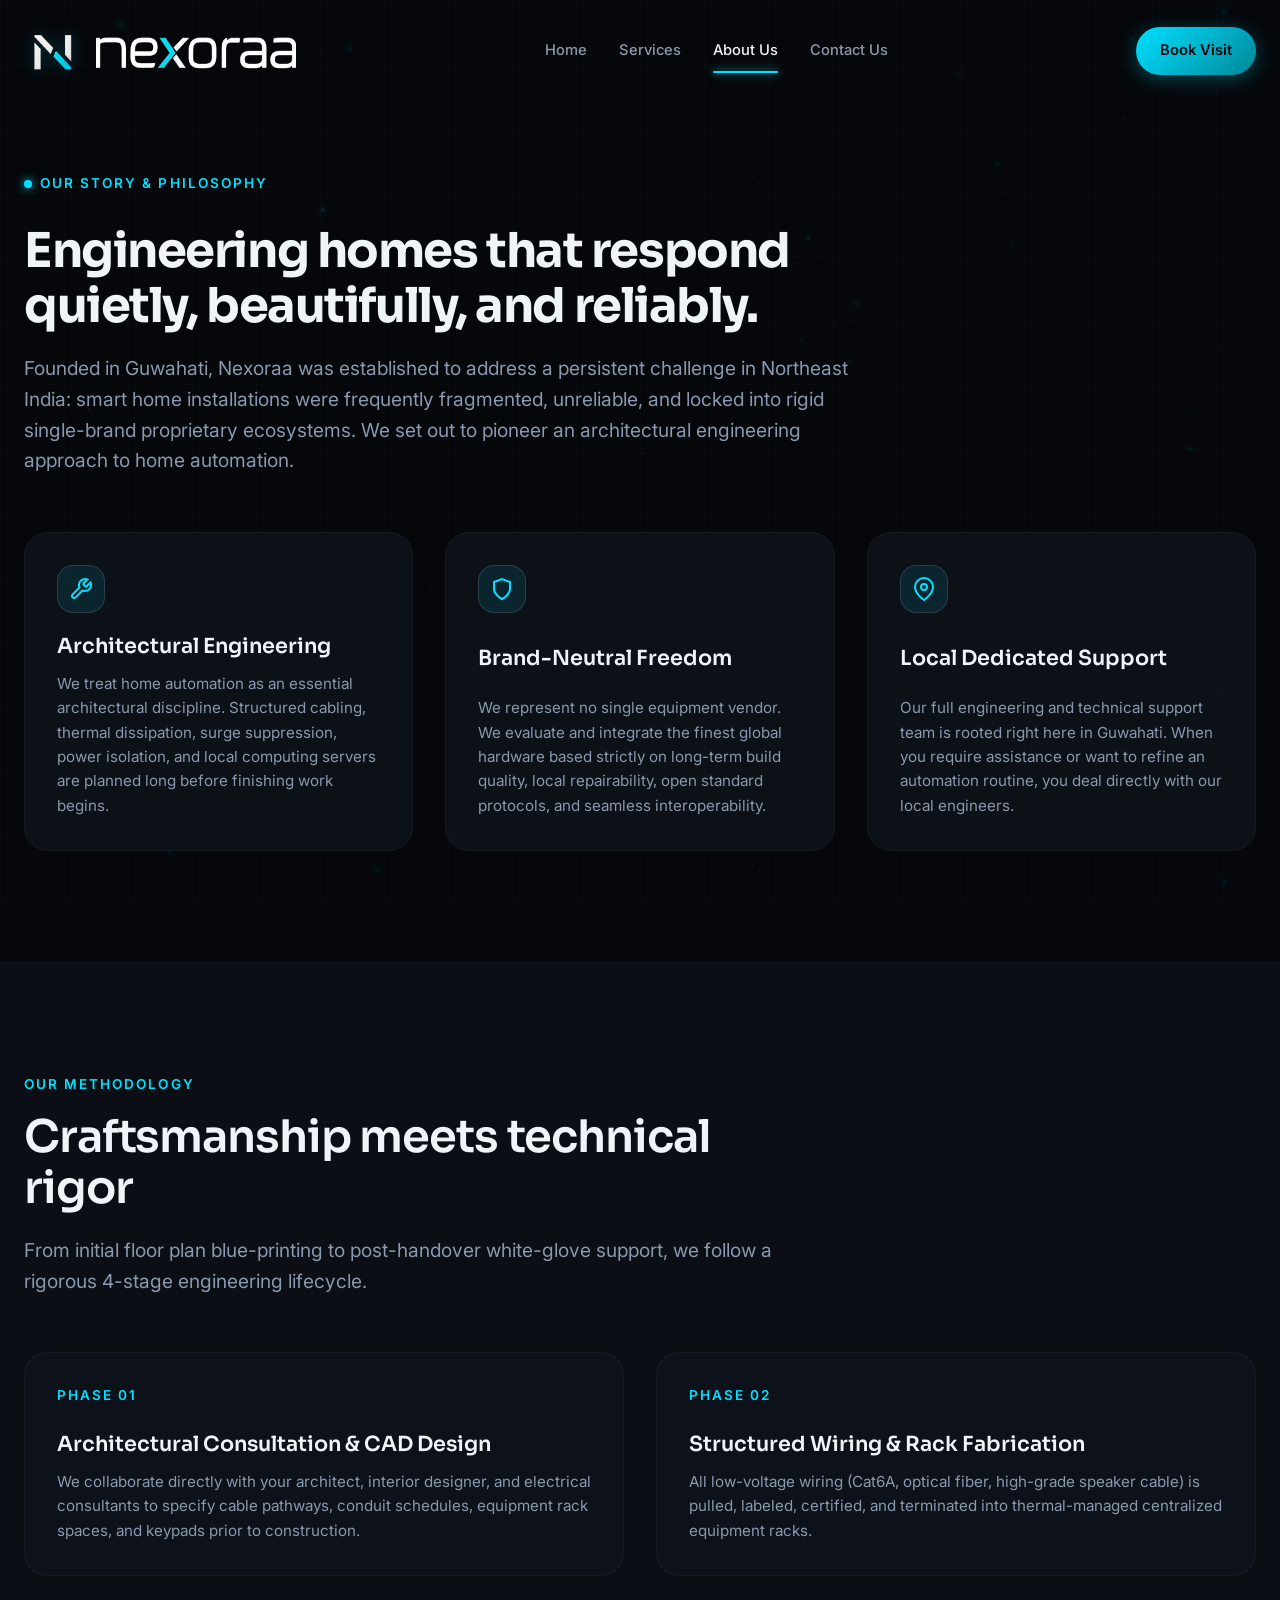
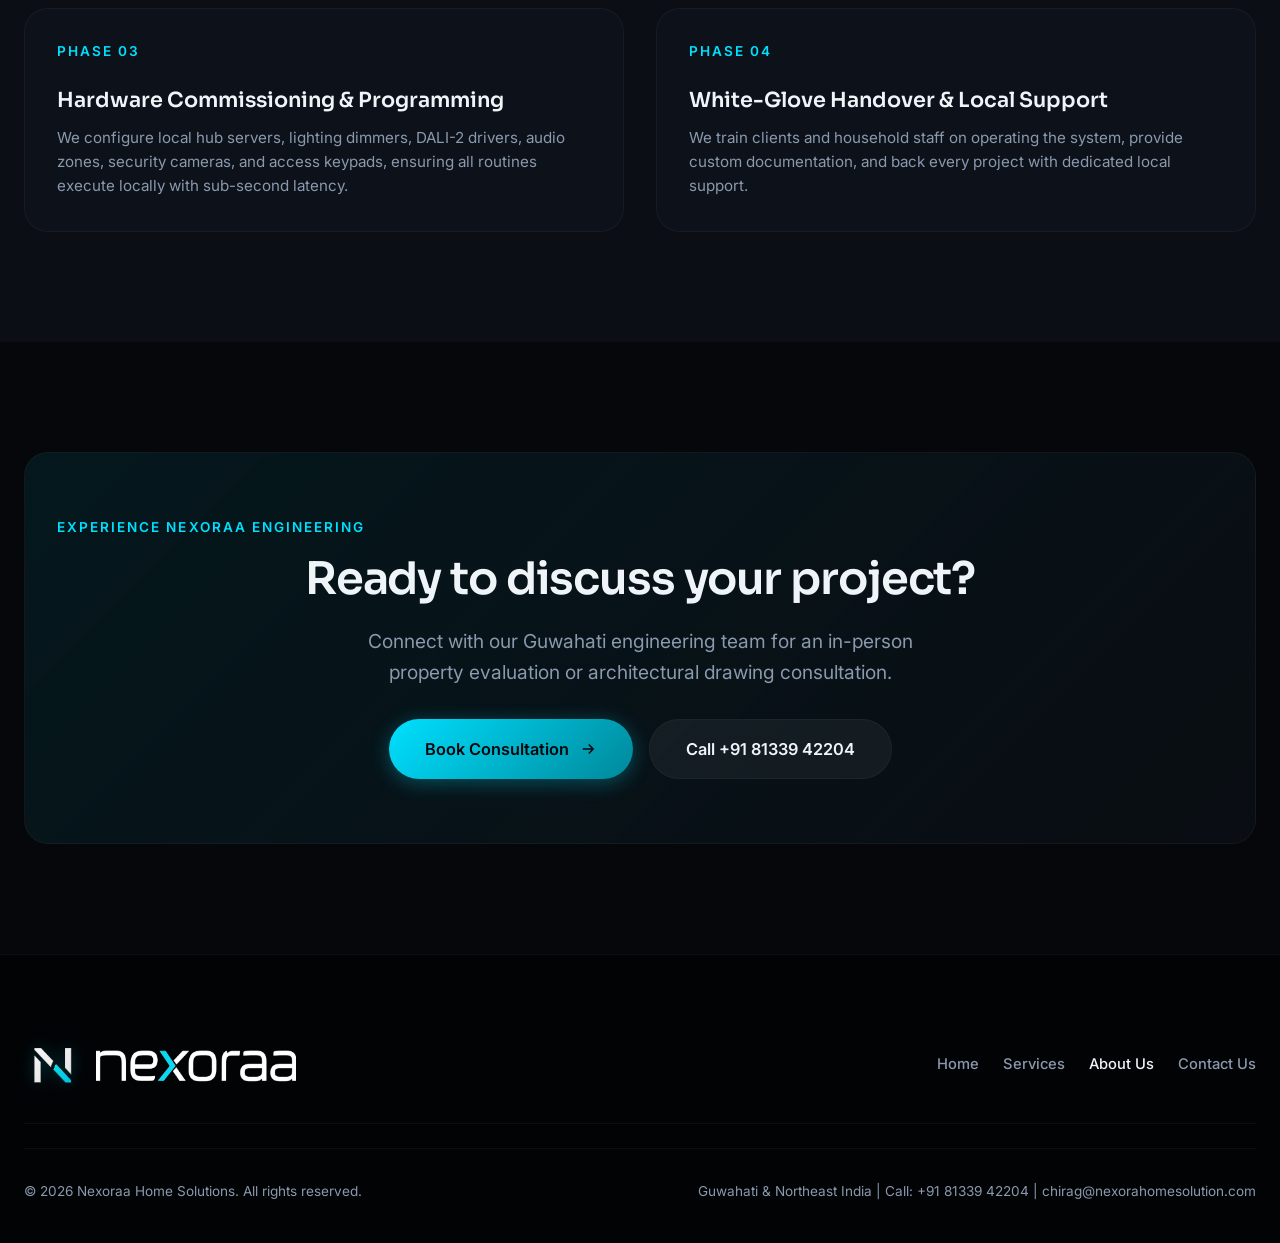
==== commit 41270df1: "Update hero headline to 'Your spaces, quietly intelligent.' and remove all warranty content" ====
--- a/about.html
+++ b/about.html
@@ -130,9 +130,9 @@
 
       <div class="card reveal-up" style="padding: 32px;">
         <span class="eyebrow" style="color: var(--cyan);">Phase 04</span>
-        <h3 style="font-size: 1.3rem; margin-top: 8px; margin-bottom: 12px;">White-Glove Handover &amp; Local Warranty</h3>
+        <h3 style="font-size: 1.3rem; margin-top: 8px; margin-bottom: 12px;">White-Glove Handover &amp; Local Support</h3>
         <p style="color: var(--text-muted); font-size: 0.95rem; line-height: 1.6;">
-          We train family members and household staff on operating the system, provide custom documentation, and back every project with an all-inclusive 1-year local service warranty.
+          We train clients and household staff on operating the system, provide custom documentation, and back every project with dedicated local support.
         </p>
       </div>
     </div>
--- a/css/style.css
+++ b/css/style.css
@@ -123,6 +123,20 @@
   padding: 0 24px;
 }
 
+/* Responsive visibility utilities */
+.desktop-only-inline {
+  display: inline;
+}
+.mobile-only-inline {
+  display: none;
+}
+.desktop-cta-text {
+  display: inline;
+}
+.mobile-cta-text {
+  display: none;
+}
+
 .sec {
   padding: 110px 0;
   position: relative;
@@ -1391,10 +1405,11 @@
   transform: translateY(0);
 }
 
-/* Mobile & Tablet Responsive */
+/* Mobile & Tablet Responsive Engine */
 @media (max-width: 992px) {
   .hero-grid, .contact-grid {
     grid-template-columns: 1fr;
+    gap: 40px;
   }
   
   .dash-grid {
@@ -1422,13 +1437,14 @@
     position: fixed;
     top: 0;
     right: -100%;
-    width: 300px;
+    width: 280px;
+    max-width: 80vw;
     height: 100vh;
     background: var(--bg-surface);
     border-left: 1px solid var(--border);
     flex-direction: column;
     align-items: flex-start;
-    padding: 100px 32px;
+    padding: 90px 28px;
     transition: right 0.4s cubic-bezier(0.16, 1, 0.3, 1);
     z-index: 999;
   }
@@ -1446,19 +1462,269 @@
   }
 }
 
-@media (max-width: 600px) {
-  .footer-grid {
+/* Mobile Devices (<= 768px: iPhone 14/15/16 Pro Max, 14 Pro, SE, etc.) */
+@media (max-width: 768px) {
+  html, body {
+    overflow-x: hidden;
+    width: 100%;
+  }
+
+  /* Global section & container adjustments */
+  .wrap {
+    padding: 0 16px;
+  }
+
+  .sec {
+    padding: 70px 0;
+  }
+
+  .sec-head {
+    margin-bottom: 36px;
+  }
+
+  .h1, h1 {
+    font-size: clamp(2rem, 7.5vw, 2.8rem);
+    line-height: 1.12;
+  }
+
+  .h2, h2 {
+    font-size: clamp(1.65rem, 5.5vw, 2.2rem);
+    line-height: 1.18;
+  }
+
+  .grid-3, .grid-2 {
     grid-template-columns: 1fr;
-  }
-  
-  .sec {
-    padding: 80px 0;
-  }
-  
+    gap: 20px;
+  }
+
+  .card, [style*="padding: 40px"], [style*="padding:40px"] {
+    padding: 24px 18px !important;
+  }
+
+  /* Navbar Mobile Pass */
+  #hdr {
+    padding: 12px 0;
+  }
+
+  #hdr.stuck {
+    padding: 8px 0;
+  }
+
+  .nav {
+    display: flex;
+    align-items: center;
+    justify-content: space-between;
+    gap: 8px;
+  }
+
+  .logo {
+    display: flex;
+    align-items: center;
+    gap: 8px;
+    flex-shrink: 0;
+    max-width: none;
+  }
+
+  .logo-img {
+    height: 36px;
+    width: auto;
+    object-fit: contain;
+    flex-shrink: 0;
+  }
+
+  .logo-wordmark {
+    height: 22px;
+    width: auto;
+    object-fit: contain;
+    flex-shrink: 0;
+  }
+
+  .nav-right {
+    display: flex;
+    align-items: center;
+    gap: 8px;
+    flex-shrink: 0;
+  }
+
+  .nav-right .btn-p,
+  .nav-right .btn {
+    padding: 6px 14px;
+    font-size: 0.78rem;
+    height: 34px;
+    border-radius: var(--radius-full);
+    white-space: nowrap;
+    flex-shrink: 0;
+  }
+
+  .mobile-toggle {
+    width: 36px;
+    height: 36px;
+    border-radius: var(--radius-sm);
+    flex-shrink: 0;
+    display: grid;
+    place-items: center;
+  }
+
+  .mobile-toggle svg {
+    width: 20px;
+    height: 20px;
+  }
+
+  /* Desktop / Mobile utility overrides for mobile screen widths */
+  .desktop-only-inline {
+    display: none !important;
+  }
+  .mobile-only-inline {
+    display: inline !important;
+  }
+  .desktop-cta-text {
+    display: none !important;
+  }
+  .mobile-cta-text {
+    display: inline !important;
+  }
+
+  /* Hero Section Mobile Pass */
   .hero {
-    padding-top: 130px;
-  }
-  
+    padding-top: 135px;
+    padding-bottom: 80px;
+    min-height: auto;
+  }
+
+  .hero-bg-img {
+    object-position: 68% center;
+  }
+
+  .hero-bg-gradient {
+    background: linear-gradient(180deg, 
+      rgba(5, 7, 10, 0.88) 0%, 
+      rgba(5, 7, 10, 0.76) 55%, 
+      rgba(5, 7, 10, 0.45) 100%);
+  }
+
+  /* Spacious 85px vertical gap between Hero CTAs and Interactive Dashboard Card */
+  .hero-grid {
+    grid-template-columns: 1fr;
+    gap: 85px;
+  }
+
+  /* 44px spacing between location badge and headline */
+  .hero-content .pill {
+    margin-bottom: 44px;
+  }
+
+  /* 40px spacing between headline and primary CTA */
+  .hero h1, .hero .h1 {
+    font-size: clamp(2rem, 7.8vw, 2.5rem);
+    line-height: 1.12;
+    margin-bottom: 40px;
+  }
+
+  /* Completely hide hero lead description on mobile without empty spacing */
+  .hero-content .lead {
+    display: none !important;
+    margin-bottom: 0 !important;
+  }
+
+  /* Hero CTAs Mobile Pass: 16px gap between primary and secondary CTAs */
+  .hero-cta {
+    display: flex;
+    flex-direction: column;
+    gap: 16px;
+    width: 100%;
+    margin-top: 0;
+  }
+
+  .hero-cta .hero-btn-p {
+    padding: 10px 18px;
+    font-size: 0.92rem;
+    min-height: 44px;
+    width: 100%;
+    justify-content: center;
+    border-radius: var(--radius-full);
+  }
+
+  .hero-cta .hero-btn-g {
+    padding: 8px 16px;
+    font-size: 0.86rem;
+    min-height: 38px;
+    width: 100%;
+    justify-content: center;
+    border-radius: var(--radius-full);
+    opacity: 0.9;
+  }
+
+  /* Smart Dashboard Card Mobile */
+  .smart-dashboard {
+    padding: 18px 14px;
+    border-radius: var(--radius-md);
+  }
+
+  .dash-hdr {
+    gap: 8px;
+  }
+
+  .room-label {
+    font-size: 0.82rem;
+  }
+
+  .dash-pill {
+    font-size: 0.7rem;
+    padding: 3px 8px;
+  }
+
+  .dash-scenes {
+    overflow-x: auto;
+    padding-bottom: 4px;
+    gap: 6px;
+    -webkit-overflow-scrolling: touch;
+    scrollbar-width: none;
+  }
+
+  .dash-scenes::-webkit-scrollbar {
+    display: none;
+  }
+
+  .scene-btn {
+    padding: 6px 10px;
+    font-size: 0.72rem;
+    flex-shrink: 0;
+  }
+
+  .dash-grid {
+    grid-template-columns: 1fr;
+    gap: 10px;
+  }
+
+  .k-btn {
+    padding: 4px 2px;
+    font-size: 0.66rem;
+  }
+
+  /* WhatsApp FAB Mobile */
+  .fab {
+    bottom: 20px;
+    right: 20px;
+    width: 48px;
+    height: 48px;
+  }
+
+  .fab svg {
+    width: 26px;
+    height: 26px;
+  }
+}
+
+/* Small Mobile Screens (<= 480px / 430px, 393px, 390px, 375px) */
+@media (max-width: 480px) {
+  .partners-sec {
+    padding: 70px 0;
+  }
+
+  .ecosystem-cat-card {
+    padding: 18px 14px;
+  }
+
   .ecosystem-brand-grid.cols-2,
   .ecosystem-brand-grid.cols-3,
   .ecosystem-brand-grid.cols-4 {
@@ -1467,16 +1733,96 @@
   }
 
   .partner-logo-card {
-    height: 68px;
-    padding: 10px 12px;
+    height: 58px;
+    padding: 8px 10px;
     width: 100%;
   }
 
-  .ecosystem-cat-card {
-    padding: 18px 16px;
+  .partner-logo-img {
+    max-height: 36px;
+    max-width: 85%;
+  }
+
+  .footer-grid {
+    grid-template-columns: 1fr;
+    gap: 32px;
+    margin-bottom: 40px;
+  }
+
+  .footer-bottom {
+    flex-direction: column;
+    gap: 12px;
+    text-align: center;
+  }
+
+  .contact-card {
+    flex-direction: column;
+    align-items: flex-start;
+    padding: 18px 14px;
+  }
+}
+
+/* Ultra Small Mobile Screens (<= 375px & 320px) */
+@media (max-width: 375px) {
+  .wrap {
+    padding: 0 12px;
+  }
+
+  .logo {
+    gap: 6px;
+  }
+
+  .logo-img {
+    height: 30px;
+  }
+
+  .logo-wordmark {
+    height: 18px;
+  }
+
+  .nav-right {
+    gap: 6px;
+  }
+
+  .nav-right .btn-p,
+  .nav-right .btn {
+    padding: 5px 10px;
+    font-size: 0.74rem;
+    height: 32px;
+  }
+
+  .mobile-toggle {
+    width: 34px;
+    height: 34px;
+  }
+
+  .hero h1, .hero .h1 {
+    font-size: 1.85rem;
   }
 
   .smart-dashboard {
-    padding: 16px;
-  }
-}
+    padding: 14px 10px;
+  }
+}
+
+@media (max-width: 340px) {
+  .wrap {
+    padding: 0 8px;
+  }
+
+  .logo-img {
+    height: 27px;
+  }
+
+  .logo-wordmark {
+    height: 16px;
+  }
+
+  .nav-right .btn-p,
+  .nav-right .btn {
+    padding: 4px 8px;
+    font-size: 0.70rem;
+    height: 30px;
+  }
+}
+
